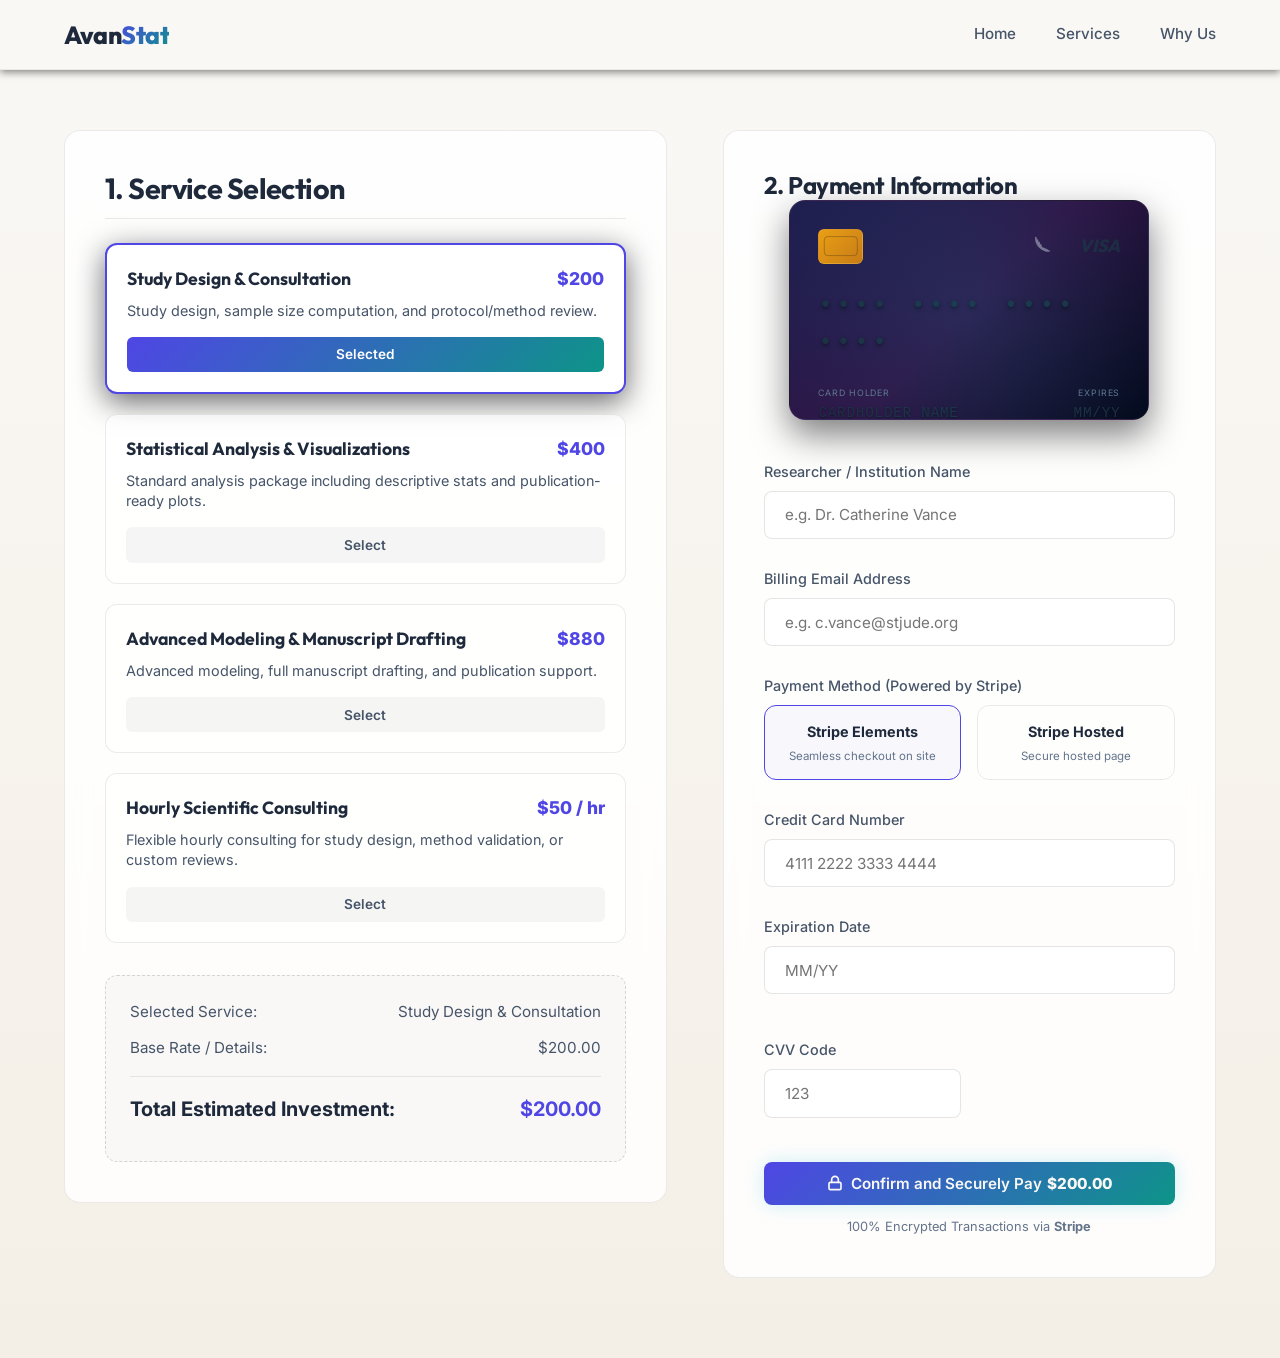
==== payment.html @ 9d04a359 "Add files via upload" ====
<!DOCTYPE html>
<html lang="en">
<head>
    <meta charset="UTF-8">
    <meta name="viewport" content="width=device-width, initial-scale=1.0">
    <meta name="description" content="Securely request statistical consulting services from Avan Stat. Compute package fees using our live biostatistics service calculator.">
    <title>Avan Stat | Client Billing & Checkout Portal</title>
    
    <!-- Stylesheets -->
    <link rel="stylesheet" href="assets/css/style.css">
    <link rel="stylesheet" href="assets/css/payment.css">
</head>
<body>

    <!-- ==========================================
         NAVIGATION HEADER
         ========================================== -->
    <header class="navbar scrolled">
        <div class="container">
            <a href="index.html#home" class="logo">Avan<span class="gradient-text">Stat</span></a>
            
            <nav class="nav-menu">
                <a href="index.html#home" class="nav-link">Home</a>
                <a href="index.html#services" class="nav-link">Services</a>
                <a href="index.html#about" class="nav-link">Why Us</a>
            </nav>
        </div>
    </header>

    <!-- ==========================================
         CHECKOUT PORTAL CONTENT
         ========================================== -->
    <main class="checkout-wrapper" id="checkout-main">
        <div class="container">
            <div class="checkout-grid">
                
                <!-- Left Column: Service Selection & Price Calculator -->
                <section class="calculator-section glass-card">
                    <h2>1. Service Selection</h2>
                    
                    <form id="calculator-form">
                        <!-- Selection List -->
                        <div class="service-selection-list">
                            <!-- Option 1: Study Design & Consultation -->
                            <div class="service-option-card active" data-package="basic-consult" data-price="200">
                                <div class="option-header">
                                    <span class="option-title">Study Design & Consultation</span>
                                    <span class="option-price">$200</span>
                                </div>
                                <p class="option-desc">Study design, sample size computation, and protocol/method review.</p>
                                <button type="button" class="select-option-btn">Selected</button>
                            </div>

                            <!-- Option 2: Statistical Analysis & Visualizations -->
                            <div class="service-option-card" data-package="analysis-viz" data-price="400">
                                <div class="option-header">
                                    <span class="option-title">Statistical Analysis & Visualizations</span>
                                    <span class="option-price">$400</span>
                                </div>
                                <p class="option-desc">Standard analysis package including descriptive stats and publication-ready plots.</p>
                                <button type="button" class="select-option-btn">Select</button>
                            </div>

                            <!-- Option 3: Advanced Modeling & Manuscript Drafting -->
                            <div class="service-option-card" data-package="package" data-price="880">
                                <div class="option-header">
                                    <span class="option-title">Advanced Modeling & Manuscript Drafting</span>
                                    <span class="option-price">$880</span>
                                </div>
                                <p class="option-desc">Advanced modeling, full manuscript drafting, and publication support.</p>
                                <button type="button" class="select-option-btn">Select</button>
                            </div>
                            
                            <!-- Option 4: Hourly Consulting -->
                            <div class="service-option-card" data-package="consulting" data-price="50">
                                <div class="option-header">
                                    <span class="option-title">Hourly Scientific Consulting</span>
                                    <span class="option-price">$50 / hr</span>
                                </div>
                                <p class="option-desc">Flexible hourly consulting for study design, method validation, or custom reviews.</p>
                                <button type="button" class="select-option-btn">Select</button>
                            </div>
                        </div>

                        <!-- Hour slider for last item, hidden by default -->
                        <div class="form-group" id="hourly-scale-group" style="display: none; margin-top: 1.5rem;">
                            <label for="hour-count">Estimated Project Hours: <span id="hours-value" class="gradient-text" style="font-weight: 700;">10</span> Hours</label>
                            <div class="slider-container">
                                <input type="range" id="hour-count" class="range-slider" min="1" max="60" step="1" value="10">
                                <div class="slider-labels">
                                    <span>1 Hour</span>
                                    <span>60 Hours</span>
                                </div>
                            </div>
                        </div>
                    </form>
                    
                    <!-- Dynamic Bill breakdown -->
                    <div class="bill-summary">
                        <div class="bill-line">
                            <span>Selected Service:</span>
                            <span id="bill-base-name">Study Design & Consultation</span>
                        </div>
                        <div class="bill-line">
                            <span>Base Rate / Details:</span>
                            <span id="bill-base">$200.00</span>
                        </div>
                        <div class="bill-total bill-line">
                            <span>Total Estimated Investment:</span>
                            <span id="bill-total-price">$200.00</span>
                        </div>
                    </div>
                </section>
                
                <!-- Right Column: Card Visualization & Payment details -->
                <section class="payment-section glass-card">
                    <h2>2. Payment Information</h2>
                    
                    <!-- 3D Credit Card Element -->
                    <div class="card-container" id="credit-card-preview-container">
                        <div class="credit-card" id="credit-card">
                            
                            <!-- Front Surface -->
                            <div class="card-front">
                                <div class="card-header">
                                    <div class="card-chip"></div>
                                    <!-- Contactless Symbol SVG -->
                                    <svg xmlns="http://www.w3.org/2000/svg" width="20" height="20" viewBox="0 0 24 24" fill="none" stroke="rgba(255,255,255,0.4)" stroke-width="2" stroke-linecap="round" stroke-linejoin="round" style="margin-left: auto; margin-right: 1.5rem;"><path d="M5 8c0 4.42 3.58 8 8 8M3 5c0 6.63 5.37 12 12 12M7 11c0 2.21 1.79 4 4 4M1 2c0 8.84 7.16 16 16 16"/></svg>
                                    <div class="card-logo" id="card-brand-logo">VISA</div>
                                </div>
                                <div class="card-number" id="card-num-display">•••• •••• •••• ••••</div>
                                <div class="card-footer">
                                    <div>
                                        <div class="card-label">Card Holder</div>
                                        <div class="card-holder" id="card-holder-display">Cardholder Name</div>
                                    </div>
                                    <div style="text-align: right;">
                                        <div class="card-label">Expires</div>
                                        <div class="card-expiry" id="card-expiry-display">MM/YY</div>
                                    </div>
                                </div>
                            </div>
                            
                            <!-- Back Surface -->
                            <div class="card-back">
                                <div class="magnetic-stripe"></div>
                                <div class="signature-area">
                                    <div class="sig-label">Authorized Signature</div>
                                    <div class="signature-strip">
                                        <div class="cvv-display" id="card-cvv-display">***</div>
                                    </div>
                                </div>
                                <p class="card-back-disclaimer">This simulated card representation is used for interactive presentation purposes in the Avan Stat web platform mock checkout.</p>
                            </div>
                            
                        </div>
                    </div>
                    
                    <!-- Billing Details Form -->
                    <form id="payment-form">
                        <div class="form-group">
                            <label for="client-name">Researcher / Institution Name</label>
                            <input type="text" id="client-name" class="text-input" placeholder="e.g. Dr. Catherine Vance" required>
                        </div>
                        
                        <div class="form-group">
                            <label for="client-email">Billing Email Address</label>
                            <input type="email" id="client-email" class="text-input" placeholder="e.g. c.vance@stjude.org" required>
                        </div>

                        <!-- Stripe Method Selector -->
                        <div class="form-group">
                            <label>Payment Method (Powered by Stripe)</label>
                            <div class="checkout-method-selector" style="display: flex; gap: 1rem; margin-top: 8px;">
                                <div class="method-option active" id="method-embedded-btn" style="flex: 1; display: flex; flex-direction: column; align-items: center; padding: 0.85rem; border: 1.5px solid var(--accent-primary); border-radius: 12px; cursor: pointer; transition: all 0.3s; background: rgba(79, 70, 229, 0.04);">
                                    <input type="radio" name="checkout-method" id="radio-embedded" value="embedded" checked style="display: none;">
                                    <span style="font-weight: 700; font-size: 0.9rem; color: var(--text-primary);">Stripe Elements</span>
                                    <span style="font-size: 0.72rem; color: var(--text-muted); margin-top: 4px; text-align: center;">Seamless checkout on site</span>
                                </div>
                                <div class="method-option" id="method-hosted-btn" style="flex: 1; display: flex; flex-direction: column; align-items: center; padding: 0.85rem; border: 1.5px solid var(--card-border); border-radius: 12px; cursor: pointer; transition: all 0.3s; background: transparent;">
                                    <input type="radio" name="checkout-method" id="radio-hosted" value="hosted" style="display: none;">
                                    <span style="font-weight: 700; font-size: 0.9rem; color: var(--text-primary);">Stripe Hosted</span>
                                    <span style="font-size: 0.72rem; color: var(--text-muted); margin-top: 4px; text-align: center;">Secure hosted page</span>
                                </div>
                            </div>
                        </div>

                        <!-- Embedded Credit Card Inputs (hidden when Hosted Checkout is selected) -->
                        <div id="embedded-cc-fields">
                            <div class="form-group">
                                <label for="card-num-input">Credit Card Number</label>
                                <input type="text" id="card-num-input" class="text-input" placeholder="4111 2222 3333 4444" maxlength="19" required>
                            </div>
                            
                            <div class="billing-form-grid">
                                <div class="form-group">
                                    <label for="card-expiry-input">Expiration Date</label>
                                    <input type="text" id="card-expiry-input" class="text-input" placeholder="MM/YY" maxlength="5" required>
                                </div>
                                <div class="form-group">
                                    <label for="card-cvv-input">CVV Code</label>
                                    <input type="password" id="card-cvv-input" class="text-input" placeholder="123" maxlength="4" required>
                                </div>
                            </div>
                        </div>

                        <!-- Stripe Hosted Checkout Info (shown when Hosted Checkout is selected) -->
                        <div id="hosted-checkout-info" style="display: none; padding: 1.25rem; background: rgba(79, 70, 229, 0.03); border: 1px dashed var(--accent-primary); border-radius: 12px; margin-bottom: 1.5rem; text-align: center;">
                            <svg xmlns="http://www.w3.org/2000/svg" width="24" height="24" viewBox="0 0 24 24" fill="none" stroke="var(--accent-primary)" stroke-width="2" stroke-linecap="round" stroke-linejoin="round" style="margin-bottom: 8px; display: inline-block;"><path d="M18 13v6a2 2 0 0 1-2 2H5a2 2 0 0 1-2-2V8a2 2 0 0 1 2-2h6"/><polyline points="15 3 21 3 21 9"/><line x1="10" y1="14" x2="21" y2="3"/></svg>
                            <p style="font-size: 0.88rem; font-weight: 600; color: var(--text-primary); margin-bottom: 4px;">Redirect to Stripe Hosted Portal</p>
                            <p style="font-size: 0.8rem; color: var(--text-muted); line-height: 1.4;">When clicking below, you'll be redirected to a secure payment page hosted on stripe.com to finalize your purchase. Supports Google Pay, Apple Pay, and standard credit/debit.</p>
                        </div>
                        
                        <button type="submit" class="btn btn-primary" style="width: 100%; border-radius: 8px; margin-top: 1rem;" id="submit-payment-btn">
                            <!-- SVG Lock icon -->
                            <svg xmlns="http://www.w3.org/2000/svg" width="16" height="16" viewBox="0 0 24 24" fill="none" stroke="currentColor" stroke-width="2.5" stroke-linecap="round" stroke-linejoin="round" style="margin-right: 8px; display: inline-block; vertical-align: middle;"><rect x="3" y="11" width="18" height="11" rx="2" ry="2"/><path d="M7 11V7a5 5 0 0 1 10 0v4"/></svg>
                            <span id="btn-submit-text">Confirm and Securely Pay</span> <span id="btn-price-display" style="margin-left: 5px; font-weight: 800;">$599.00</span>
                        </button>

                        <!-- Stripe Trust Badge -->
                        <div class="stripe-badge-container" style="display: flex; justify-content: center; align-items: center; gap: 8px; margin-top: 12px; font-size: 0.8rem; color: var(--text-muted);">
                            <svg class="check-icon" xmlns="http://www.w3.org/2000/svg" width="14" height="14" viewBox="0 0 24 24" fill="none" stroke="#10b981" stroke-width="3" stroke-linecap="round" stroke-linejoin="round" style="display: inline-block;"><polyline points="20 6 9 17 4 12"/></svg>
                            <span>100% Encrypted Transactions via <strong>Stripe</strong></span>
                        </div>
                    </form>
                </section>
                
            </div>
        </div>
    </main>

    <!-- ==========================================
         SIMULATED SECURE PAYMENT PROCESSING MODAL
         ========================================== -->
    <div class="modal-overlay" id="processing-modal">
        <div class="modal-content">
            <div class="spinner-container" id="spinner-container">
                <div class="spinner"></div>
                <!-- SVG Checkmark -->
                <svg class="check-icon" xmlns="http://www.w3.org/2000/svg" width="48" height="48" viewBox="0 0 24 24" fill="none" stroke="currentColor" stroke-width="3.5" stroke-linecap="round" stroke-linejoin="round"><polyline points="20 6 9 17 4 12"/></svg>
            </div>
            
            <h3 id="modal-heading" style="font-size: 1.5rem; margin-bottom: 0.5rem;">Securing Transaction</h3>
            <p id="modal-subtext" style="color: var(--text-secondary); font-size: 0.95rem; margin-bottom: 2rem;">Connecting with payment gateway...</p>
            
            <div class="processing-status-list">
                <div class="status-step active" id="step-1">
                    <div class="status-dot"></div>
                    <span>Verifying credit credentials...</span>
                </div>
                <div class="status-step" id="step-2">
                    <div class="status-dot"></div>
                    <span>Setting up SSL tunnels...</span>
                </div>
                <div class="status-step" id="step-3">
                    <div class="status-dot"></div>
                    <span>Authorizing transaction...</span>
                </div>
                <div class="status-step" id="step-4">
                    <div class="status-dot"></div>
                    <span>Generating scientific invoice...</span>
                </div>
            </div>
        </div>
    </div>

    <!-- ==========================================
         SUCCESSFUL RECEIPT & INVOICE SECTION (Hidden by default)
         ========================================== -->
    <section class="checkout-wrapper" id="success-section" style="display: none;">
        <div class="container">
            <div class="text-center" style="margin-bottom: 2.5rem;">
                <span class="section-tag" style="color: var(--accent-success);">Payment Accepted</span>
                <h2 class="section-title">Thank You For Your Booking!</h2>
                <p class="section-subtitle">Your transaction has processed successfully. Below is your official project invoice.</p>
            </div>
            
            <!-- printable invoice container -->
            <div class="invoice-box" id="invoice-section">
                <div class="invoice-header">
                    <div class="invoice-brand">
                        <h2>Avan Stat</h2>
                        <p style="margin: 3px 0 0 0; font-size: 0.85rem; color: #64748b;">Biomedical Statistics Practice</p>
                    </div>
                    <div class="invoice-meta">
                        <h3>INVOICE</h3>
                        <p style="margin: 0; color: #475569;">Invoice #: <span id="inv-number" style="font-weight: 700;">AV-2026-8947</span></p>
                        <p style="margin: 3px 0 0 0; color: #475569;">Date: <span id="inv-date">July 17, 2026</span></p>
                    </div>
                </div>
                
                <div class="invoice-details">
                    <div>
                        <h4 style="font-weight: 700; text-transform: uppercase;">Issued By</h4>
                        <p style="font-weight: 600; color: #0f172a;">Avan Stat Consulting</p>
                        <p>Cambridge Science Park</p>
                        <p>Milton Road, CB4 0GD</p>
                        <p>United Kingdom</p>
                        <p style="margin-top: 5px;"><a href="mailto:avan.stat@gmx.co.uk" style="color: #64748b; text-decoration: none; transition: color 0.3s ease;">avan.stat@gmx.co.uk</a></p>
                    </div>
                    <div>
                        <h4 style="font-weight: 700; text-transform: uppercase;">Billed To</h4>
                        <p style="font-weight: 600; color: #0f172a;" id="inv-client-name">Dr. Catherine Vance</p>
                        <p id="inv-client-email">c.vance@stjude.org</p>
                        <p style="margin-top: 15px; color: #475569;">Payment Status: <span style="color: #10b981; font-weight: 700;">PAID IN FULL</span></p>
                    </div>
                </div>
                
                <table class="invoice-table">
                    <thead>
                        <tr>
                            <th>Item Description</th>
                            <th style="text-align: right;">Cost Details</th>
                        </tr>
                    </thead>
                    <tbody id="invoice-items">
                        <!-- Filled dynamically by JS -->
                    </tbody>
                </table>
                
                <div class="invoice-footer">
                    <p>This invoice serves as confirmation that funds have been processed successfully.</p>
                    <p style="margin-top: 4px;">Thank you for your collaboration. Avan Stat will initiate the dataset processing cycle shortly.</p>
                </div>
            </div>
            
            <div class="receipt-actions">
                <button class="btn btn-primary" id="print-invoice-btn">
                    <!-- SVG Print -->
                    <svg xmlns="http://www.w3.org/2000/svg" width="16" height="16" viewBox="0 0 24 24" fill="none" stroke="currentColor" stroke-width="2.5" stroke-linecap="round" stroke-linejoin="round" style="margin-right: 8px;"><polyline points="6 9 6 2 18 2 18 9"/><path d="M6 18H4a2 2 0 0 1-2-2v-5a2 2 0 0 1 2-2h16a2 2 0 0 1 2 2v5a2 2 0 0 1-2 2h-2"/><rect x="6" y="14" width="12" height="8"/></svg>
                    Print or Save as PDF
                </button>
                <a href="index.html#home" class="btn btn-secondary">Return to Home Page</a>
            </div>
        </div>
    </section>

    <!-- Payment JS Logic -->
    <script src="assets/js/payment.js"></script>
</body>
</html>
---- assets/css/style.css ----
/* ==========================================================================
   AVAN STAT - Core Design System & Global Stylesheet
   ========================================================================== */

/* Import Google Fonts */
@import url('https://fonts.googleapis.com/css2?family=Inter:wght@300;400;500;600;700&family=Outfit:wght@400;500;600;700;800&display=swap');

/* CSS Variables */
:root {
    --font-header: 'Outfit', -apple-system, BlinkMacSystemFont, "Segoe UI", Roboto, sans-serif;
    --font-body: 'Inter', -apple-system, BlinkMacSystemFont, "Segoe UI", Roboto, sans-serif;
    
    /* Premium Creamy White Color Scheme */
    --bg-darkest: #FAF8F5;        /* Creamy white main background */
    --bg-darker: #F4EFE6;         /* Slightly darker cream for sections */
    --bg-dark: #EAE3D5;           /* Tan/cream border/hover element background */
    --card-bg: rgba(255, 255, 255, 0.85); /* Pure white cards */
    --card-border: rgba(0, 0, 0, 0.08);
    --card-border-hover: rgba(79, 70, 229, 0.35);
    
    /* Accents & Gradients for Light Theme */
    --accent-primary: #4F46E5;    /* Indigo */
    --accent-secondary: #0D9488;  /* Deep Teal */
    --accent-glow: #7C3AED;       /* Violet */
    --accent-success: #059669;    /* Deep Emerald */
    
    --grad-primary: linear-gradient(135deg, var(--accent-primary) 0%, var(--accent-secondary) 100%);
    --grad-glow: linear-gradient(135deg, var(--accent-primary) 0%, var(--accent-glow) 100%);
    --grad-dark: linear-gradient(180deg, var(--bg-darkest) 0%, var(--bg-darker) 100%);
    
    /* Typography Colors */
    --text-primary: #1E293B;      /* Dark slate */
    --text-secondary: #475569;    /* Medium slate */
    --text-muted: #64748B;        /* Muted grey */
    
    /* Shadows & Transitions */
    --shadow-sm: 0 2px 8px rgba(0, 0, 0, 0.5);
    --shadow-md: 0 8px 30px rgba(0, 0, 0, 0.6);
    --shadow-cyan: 0 0 20px rgba(6, 182, 212, 0.2);
    --shadow-indigo: 0 0 20px rgba(99, 102, 241, 0.25);
    
    --transition-fast: 0.2s cubic-bezier(0.4, 0, 0.2, 1);
    --transition-normal: 0.3s cubic-bezier(0.4, 0, 0.2, 1);
    --transition-slow: 0.5s cubic-bezier(0.4, 0, 0.2, 1);
    
    --max-width: 1200px;
    --header-height: 80px;
}

/* Base resets */
*, *::before, *::after {
    box-sizing: border-box;
    margin: 0;
    padding: 0;
}

html {
    scroll-behavior: smooth;
    font-size: 16px;
    background-color: var(--bg-darkest);
}

body {
    font-family: var(--font-body);
    background: var(--grad-dark);
    color: var(--text-primary);
    line-height: 1.6;
    overflow-x: hidden;
    -webkit-font-smoothing: antialiased;
}

a {
    color: inherit;
    text-decoration: none;
    transition: var(--transition-fast);
}

button, input, select, textarea {
    font-family: inherit;
    background: none;
    border: none;
    color: inherit;
}

button {
    cursor: pointer;
}

ul {
    list-style: none;
}

img {
    max-width: 100%;
    height: auto;
    display: block;
}

/* ==========================================================================
   Typography & Utilities
   ========================================================================== */

h1, h2, h3, h4 {
    font-family: var(--font-header);
    font-weight: 700;
    line-height: 1.2;
    letter-spacing: -0.02em;
}

.gradient-text {
    background: var(--grad-primary);
    -webkit-background-clip: text;
    -webkit-text-fill-color: transparent;
    background-clip: text;
    display: inline-block;
}

.section-tag {
    font-family: var(--font-header);
    font-size: 0.85rem;
    font-weight: 600;
    letter-spacing: 0.1em;
    text-transform: uppercase;
    color: var(--accent-primary);
    margin-bottom: 0.75rem;
    display: block;
}

.section-title {
    font-size: 2.5rem;
    margin-bottom: 1rem;
    font-weight: 800;
}

.section-subtitle {
    color: var(--text-secondary);
    max-width: 600px;
    margin: 0 auto 3rem auto;
    font-size: 1.1rem;
}

.container {
    max-width: var(--max-width);
    margin: 0 auto;
    padding: 0 1.5rem;
    width: 100%;
}

.text-center { text-align: center; }

/* Buttons */
.btn {
    display: inline-flex;
    align-items: center;
    justify-content: center;
    padding: 0.75rem 1.75rem;
    font-weight: 600;
    font-size: 0.95rem;
    border-radius: 9999px;
    transition: var(--transition-normal);
    position: relative;
    overflow: hidden;
    z-index: 1;
}

.btn-primary {
    background: var(--grad-primary);
    color: var(--bg-darkest);
    box-shadow: var(--shadow-cyan);
}

.btn-primary::before {
    content: '';
    position: absolute;
    top: 0;
    left: 0;
    width: 100%;
    height: 100%;
    background: var(--grad-glow);
    z-index: -1;
    opacity: 0;
    transition: var(--transition-normal);
}

.btn-primary:hover {
    box-shadow: 0 0 25px rgba(6, 182, 212, 0.4);
    transform: translateY(-2px);
}

.btn-primary:hover::before {
    opacity: 1;
}

.btn-secondary {
    background: rgba(0, 0, 0, 0.03);
    border: 1px solid rgba(0, 0, 0, 0.08);
    color: var(--text-primary);
}

.btn-secondary:hover {
    background: rgba(0, 0, 0, 0.07);
    border-color: var(--accent-primary);
    transform: translateY(-2px);
}

/* Glassmorphism General Card */
.glass-card {
    background: var(--card-bg);
    backdrop-filter: blur(12px);
    -webkit-backdrop-filter: blur(12px);
    border: 1px solid var(--card-border);
    border-radius: 16px;
    padding: 2.5rem;
    transition: var(--transition-normal);
}

.glass-card:hover {
    border-color: var(--card-border-hover);
    box-shadow: var(--shadow-cyan);
    transform: translateY(-4px);
}

/* ==========================================================================
   Navigation Header
   ========================================================================== */

.navbar {
    position: fixed;
    top: 0;
    left: 0;
    width: 100%;
    height: var(--header-height);
    background: rgba(250, 248, 245, 0.85);
    backdrop-filter: blur(16px);
    -webkit-backdrop-filter: blur(16px);
    border-bottom: 1px solid rgba(0, 0, 0, 0.05);
    z-index: 1000;
    transition: var(--transition-normal);
}

.navbar.scrolled {
    height: 70px;
    background: rgba(250, 248, 245, 0.95);
    box-shadow: var(--shadow-sm);
}

.navbar .container {
    height: 100%;
    display: flex;
    align-items: center;
    justify-content: space-between;
}

.logo {
    display: inline-flex;
    align-items: center;
    font-family: var(--font-header);
    font-weight: 800;
    font-size: 1.55rem;
    letter-spacing: -0.02em;
    color: var(--text-primary);
    transition: transform var(--transition-fast);
}

.logo:hover {
    transform: scale(1.03);
}

.logo-img {
    width: 40px !important;
    height: 40px !important;
    object-fit: contain;
}

.logo-img-user {
    height: 44px !important;
    width: auto !important;
    object-fit: contain;
}

.nav-menu {
    display: flex;
    align-items: center;
    gap: 2.5rem;
}

.nav-link {
    font-size: 0.95rem;
    font-weight: 500;
    color: var(--text-secondary);
    position: relative;
    padding: 0.5rem 0;
}

.nav-link::after {
    content: '';
    position: absolute;
    bottom: 0;
    left: 0;
    width: 0;
    height: 2px;
    background: var(--grad-primary);
    transition: var(--transition-normal);
}

.nav-link:hover {
    color: var(--text-primary);
}

.nav-link:hover::after {
    width: 100%;
}

.nav-burger {
    display: none;
    flex-direction: column;
    gap: 6px;
    width: 30px;
    background: none;
    border: none;
}

.nav-burger span {
    display: block;
    width: 100%;
    height: 2px;
    background-color: var(--text-primary);
    transition: var(--transition-normal);
}

/* ==========================================================================
   Hero Section
   ========================================================================== */

.hero {
    padding: 180px 0 100px 0;
    position: relative;
    overflow: hidden;
}

.hero::after {
    content: '';
    position: absolute;
    top: -10%;
    right: -10%;
    width: 500px;
    height: 500px;
    background: radial-gradient(circle, rgba(6, 182, 212, 0.15) 0%, rgba(99, 102, 241, 0.05) 50%, rgba(0,0,0,0) 100%);
    filter: blur(80px);
    z-index: -1;
}

.hero::before {
    content: '';
    position: absolute;
    bottom: -10%;
    left: -10%;
    width: 400px;
    height: 400px;
    background: radial-gradient(circle, rgba(20, 184, 166, 0.15) 0%, rgba(0,0,0,0) 70%);
    filter: blur(60px);
    z-index: -1;
}

.hero-grid {
    display: grid;
    grid-template-columns: 1.1fr 0.9fr;
    gap: 4rem;
    align-items: center;
}

.hero-content h1 {
    font-size: 3.5rem;
    margin-bottom: 1.5rem;
    font-weight: 800;
}

.hero-content p {
    font-size: 1.15rem;
    color: var(--text-secondary);
    margin-bottom: 2.5rem;
    max-width: 540px;
}

.hero-actions {
    display: flex;
    gap: 1rem;
}

.hero-visual {
    position: relative;
}

.hero-image-wrapper {
    background: var(--card-bg);
    border: 1px solid var(--card-border);
    border-radius: 24px;
    padding: 1rem;
    box-shadow: var(--shadow-md);
    position: relative;
    z-index: 2;
    overflow: hidden;
}

.hero-image-wrapper::after {
    content: '';
    position: absolute;
    inset: 0;
    border-radius: 24px;
    border: 1.5px solid rgba(79, 70, 229, 0.1);
    pointer-events: none;
}

.hero-typography-card {
    background: var(--card-bg);
    border: 1px solid var(--card-border);
    border-radius: 24px;
    padding: 3.5rem 2.5rem;
    box-shadow: var(--shadow-md);
    text-align: center;
    position: relative;
    z-index: 2;
    overflow: hidden;
    display: flex;
    flex-direction: column;
    align-items: center;
    justify-content: center;
    min-height: 320px;
    transition: var(--transition-normal);
    backdrop-filter: blur(12px);
    -webkit-backdrop-filter: blur(12px);
}

.hero-typography-card::after {
    content: '';
    position: absolute;
    inset: 0;
    border-radius: 24px;
    border: 1.5px solid rgba(79, 70, 229, 0.15);
    pointer-events: none;
}

.hero-typography-card:hover {
    border-color: var(--card-border-hover);
    box-shadow: var(--shadow-indigo);
    transform: translateY(-5px);
}

.hero-typo-logo {
    font-family: var(--font-header);
    font-size: 3.8rem;
    font-weight: 800;
    letter-spacing: -0.02em;
    color: var(--text-primary);
    line-height: 1.1;
    margin-bottom: 1rem;
    user-select: none;
}

.hero-typo-divider {
    width: 60px;
    height: 4px;
    background: var(--grad-primary);
    border-radius: 2px;
    margin-bottom: 1.25rem;
}

.hero-typo-tagline {
    font-family: var(--font-header);
    font-size: 1.1rem;
    font-weight: 700;
    letter-spacing: 0.25em;
    color: var(--text-secondary);
    text-transform: uppercase;
}

.hero-glow {
    position: absolute;
    inset: -20px;
    background: linear-gradient(135deg, var(--accent-primary) 0%, var(--accent-glow) 100%);
    filter: blur(40px);
    opacity: 0.25;
    z-index: 0;
    border-radius: 30px;
    transition: var(--transition-normal);
}

.hero-visual:hover .hero-glow {
    opacity: 0.4;
    filter: blur(50px);
}

/* ==========================================================================
   Services Section
   ========================================================================== */

.services {
    padding: 100px 0;
    position: relative;
}

.services-grid {
    display: grid;
    grid-template-columns: repeat(3, 1fr);
    gap: 2rem;
}

.service-card {
    display: flex;
    flex-direction: column;
    height: 100%;
}

.service-icon-box {
    width: 60px;
    height: 60px;
    background: rgba(6, 182, 212, 0.1);
    border: 1px solid rgba(6, 182, 212, 0.2);
    color: var(--accent-primary);
    border-radius: 12px;
    display: flex;
    align-items: center;
    justify-content: center;
    margin-bottom: 1.75rem;
    font-size: 1.5rem;
    transition: var(--transition-normal);
}

.service-card:hover .service-icon-box {
    background: var(--grad-primary);
    color: var(--bg-darkest);
    transform: scale(1.05) rotate(3deg);
}

.service-card h3 {
    font-size: 1.4rem;
    margin-bottom: 1rem;
}

.service-card p {
    color: var(--text-secondary);
    font-size: 0.95rem;
    margin-bottom: 1.5rem;
    flex-grow: 1;
}

.service-features {
    display: flex;
    flex-direction: column;
    gap: 0.5rem;
    border-top: 1px solid rgba(255, 255, 255, 0.05);
    padding-top: 1.25rem;
}

.service-features li {
    display: flex;
    align-items: center;
    gap: 0.5rem;
    font-size: 0.85rem;
    color: var(--text-secondary);
}

.service-features li svg {
    color: var(--accent-primary);
    width: 14px;
    height: 14px;
}

/* ==========================================================================
   Interactive Stats Bar
   ========================================================================== */

.stats {
    padding: 60px 0;
    background: rgba(244, 239, 230, 0.6);
    border-top: 1px solid rgba(0, 0, 0, 0.04);
    border-bottom: 1px solid rgba(0, 0, 0, 0.04);
}

.stats-grid {
    display: grid;
    grid-template-columns: repeat(4, 1fr);
    gap: 2rem;
    text-align: center;
}

.stat-item h3 {
    font-size: 3rem;
    font-weight: 800;
    background: var(--grad-primary);
    -webkit-background-clip: text;
    -webkit-text-fill-color: transparent;
    margin-bottom: 0.25rem;
    font-family: var(--font-header);
}

.stat-item p {
    color: var(--text-secondary);
    font-size: 0.95rem;
    font-weight: 500;
    letter-spacing: 0.02em;
}

/* ==========================================================================
   About & Expertise Section
   ========================================================================== */

.about {
    padding: 100px 0;
}

.about-grid {
    display: grid;
    grid-template-columns: 1fr 1fr;
    gap: 5rem;
    align-items: center;
}

.about-content h2 {
    font-size: 2.5rem;
    margin-bottom: 1.5rem;
}

.about-content p {
    color: var(--text-secondary);
    margin-bottom: 1.5rem;
}

.about-bullets {
    display: grid;
    grid-template-columns: 1fr 1fr;
    gap: 1.5rem;
    margin-top: 2rem;
}

.about-bullet {
    display: flex;
    gap: 0.75rem;
}

.bullet-icon {
    width: 24px;
    height: 24px;
    background: rgba(20, 184, 166, 0.1);
    color: var(--accent-secondary);
    border-radius: 50%;
    display: flex;
    align-items: center;
    justify-content: center;
    flex-shrink: 0;
}

.bullet-text h4 {
    font-size: 1rem;
    margin-bottom: 0.25rem;
}

.bullet-text p {
    font-size: 0.85rem;
    color: var(--text-muted);
    margin: 0;
}

.about-skills {
    display: flex;
    flex-direction: column;
    gap: 1.5rem;
}

.skill-bar-wrapper h4 {
    font-size: 0.95rem;
    margin-bottom: 0.5rem;
    display: flex;
    justify-content: space-between;
}

.skill-bar-wrapper h4 span {
    color: var(--accent-primary);
}

.skill-bar {
    height: 6px;
    background: rgba(255, 255, 255, 0.05);
    border-radius: 9999px;
    overflow: hidden;
}

.skill-progress {
    height: 100%;
    background: var(--grad-primary);
    border-radius: 9999px;
    width: 0; /* Animated via JS */
    transition: width 1.5s cubic-bezier(0.1, 0.8, 0.2, 1);
}



/* ==========================================================================
   Footer Section
   ========================================================================== */

.footer {
    background: var(--bg-darkest);
    border-top: 1px solid rgba(255, 255, 255, 0.05);
    padding: 80px 0 40px 0;
    position: relative;
    z-index: 10;
}

.footer-grid {
    display: grid;
    grid-template-columns: 1.5fr 1fr 1fr;
    gap: 4rem;
    margin-bottom: 40px;
}

.footer-brand p {
    color: var(--text-secondary);
    margin-top: 1.25rem;
    font-size: 0.95rem;
    max-width: 320px;
}

.footer-title {
    font-family: var(--font-header);
    font-size: 1.1rem;
    font-weight: 600;
    margin-bottom: 1.5rem;
    text-transform: uppercase;
    letter-spacing: 0.05em;
    color: var(--text-primary);
}

.footer-links {
    display: flex;
    flex-direction: column;
    gap: 0.75rem;
}

.footer-links a {
    color: var(--text-secondary);
    font-size: 0.95rem;
}

.footer-links a:hover {
    color: var(--accent-primary);
    padding-left: 4px;
}

.footer-contact li {
    display: flex;
    align-items: center;
    gap: 0.75rem;
    color: var(--text-secondary);
    font-size: 0.95rem;
    margin-bottom: 0.75rem;
}

.footer-contact li a {
    color: inherit;
    text-decoration: none;
    transition: color 0.3s ease;
}

.footer-contact li a:hover {
    color: var(--accent-primary);
}

.footer-contact li svg {
    color: var(--accent-primary);
    flex-shrink: 0;
}

.footer-bottom {
    border-top: 1px solid rgba(255, 255, 255, 0.03);
    padding-top: 30px;
    display: flex;
    justify-content: space-between;
    align-items: center;
}

.footer-bottom p {
    font-size: 0.85rem;
    color: var(--text-muted);
}

.footer-socials {
    display: flex;
    gap: 1rem;
}

.social-link {
    width: 36px;
    height: 36px;
    border-radius: 50%;
    background: rgba(255, 255, 255, 0.03);
    border: 1px solid rgba(255, 255, 255, 0.05);
    display: flex;
    align-items: center;
    justify-content: center;
    color: var(--text-secondary);
    transition: var(--transition-normal);
}

.social-link:hover {
    background: rgba(6, 182, 212, 0.1);
    border-color: var(--accent-primary);
    color: var(--accent-primary);
    transform: translateY(-2px);
}

/* ==========================================================================
   Responsive Breakpoints
   ========================================================================== */

@media (max-width: 1024px) {
    .hero-content h1 {
        font-size: 3rem;
    }
    
    .services-grid {
        grid-template-columns: repeat(2, 1fr);
    }
    
    .about-grid {
        gap: 3rem;
    }
}

@media (max-width: 768px) {
    :root {
        --header-height: 70px;
    }
    
    .section-title {
        font-size: 2rem;
    }
    
    /* Navigation burger menu */
    .nav-burger {
        display: flex;
        z-index: 1001;
    }
    
    .nav-menu {
        position: fixed;
        top: 0;
        right: -100%;
        width: 80%;
        height: 100vh;
        background: var(--bg-darker);
        border-left: 1px solid rgba(255, 255, 255, 0.05);
        flex-direction: column;
        justify-content: center;
        gap: 3rem;
        transition: var(--transition-normal);
        z-index: 1000;
    }
    
    .nav-menu.active {
        right: 0;
    }
    
    .nav-burger.active span:nth-child(1) {
        transform: rotate(45deg) translate(6px, 6px);
    }
    
    .nav-burger.active span:nth-child(2) {
        opacity: 0;
    }
    
    .nav-burger.active span:nth-child(3) {
        transform: rotate(-45deg) translate(5px, -5px);
    }
    
    /* Hero layout */
    .hero {
        padding: 130px 0 60px 0;
    }
    
    .hero-grid {
        grid-template-columns: 1fr;
        gap: 3rem;
        text-align: center;
    }
    
    .hero-content p {
        margin: 0 auto 2.5rem auto;
    }
    
    .hero-actions {
        justify-content: center;
    }
    
    /* Grid sections */
    .services-grid {
        grid-template-columns: 1fr;
    }
    
    .stats-grid {
        grid-template-columns: repeat(2, 1fr);
        gap: 1.5rem;
    }
    
    .about-grid {
        grid-template-columns: 1fr;
        gap: 4rem;
    }
    
    .about-visual {
        order: 2;
    }
    
    .footer-grid {
        grid-template-columns: 1fr;
        gap: 2.5rem;
    }
    
    .footer-bottom {
        flex-direction: column;
        gap: 1.5rem;
        text-align: center;
    }
}

@media (max-width: 480px) {
    .hero-content h1 {
        font-size: 2.25rem;
    }
    
    .hero-actions {
        flex-direction: column;
        width: 100%;
    }
    
    .hero-actions .btn {
        width: 100%;
    }
    
    .stats-grid {
        grid-template-columns: 1fr;
    }
    
    .about-bullets {
        grid-template-columns: 1fr;
    }
}
---- assets/css/payment.css ----
/* ==========================================================================
   AVAN STAT - Payment Portal & Credit Card CSS
   ========================================================================== */

/* Split Grid for Checkout Portal */
.checkout-wrapper {
    padding: 130px 0 80px 0;
    min-height: calc(100vh - 120px);
}

.checkout-grid {
    display: grid;
    grid-template-columns: 1.1fr 0.9fr;
    gap: 3.5rem;
    align-items: start;
}

/* Service Calculator Styling */
.calculator-section h2 {
    font-size: 1.8rem;
    margin-bottom: 1.5rem;
    border-bottom: 1px solid rgba(0, 0, 0, 0.08);
    padding-bottom: 0.75rem;
}

.form-group {
    margin-bottom: 1.75rem;
}

.form-group label {
    display: block;
    font-size: 0.9rem;
    font-weight: 500;
    color: var(--text-secondary);
    margin-bottom: 0.5rem;
}

.select-input, .text-input {
    width: 100%;
    padding: 0.85rem 1.25rem;
    background: rgba(255, 255, 255, 0.85);
    border: 1px solid rgba(0, 0, 0, 0.1);
    border-radius: 8px;
    color: var(--text-primary);
    font-size: 0.95rem;
    transition: var(--transition-fast);
    outline: none;
}

.select-input:focus, .text-input:focus {
    border-color: var(--accent-primary);
    box-shadow: 0 0 0 3px rgba(79, 70, 229, 0.15);
    background: #FFFFFF;
}

.select-input option {
    background-color: var(--bg-darkest);
    color: var(--text-primary);
}

/* Custom Styled Range Slider */
.slider-container {
    margin-top: 0.75rem;
}

.slider-labels {
    display: flex;
    justify-content: space-between;
    font-size: 0.8rem;
    color: var(--text-muted);
    margin-top: 0.5rem;
}

.range-slider {
    -webkit-appearance: none;
    appearance: none;
    width: 100%;
    height: 6px;
    border-radius: 9999px;
    background: rgba(0, 0, 0, 0.06);
    outline: none;
}

.range-slider::-webkit-slider-thumb {
    -webkit-appearance: none;
    appearance: none;
    width: 20px;
    height: 20px;
    border-radius: 50%;
    background: var(--accent-primary);
    cursor: pointer;
    box-shadow: var(--shadow-indigo);
    transition: var(--transition-fast);
}

.range-slider::-webkit-slider-thumb:hover {
    transform: scale(1.2);
    background: var(--accent-secondary);
}

/* Selectable Service Cards */
.service-selection-list {
    display: flex;
    flex-direction: column;
    gap: 1.25rem;
    margin-bottom: 2rem;
}

.service-option-card {
    background: rgba(255, 255, 255, 0.6);
    border: 1px solid rgba(0, 0, 0, 0.08);
    border-radius: 12px;
    padding: 1.25rem;
    cursor: pointer;
    transition: var(--transition-normal);
    position: relative;
    user-select: none;
}

.service-option-card:hover {
    border-color: var(--accent-primary);
    background: rgba(255, 255, 255, 0.95);
    transform: translateY(-2px);
    box-shadow: var(--shadow-sm);
}

.service-option-card.active {
    border-color: var(--accent-primary);
    border-width: 2px;
    background: #FFFFFF;
    box-shadow: var(--shadow-md);
}

.option-header {
    display: flex;
    justify-content: space-between;
    align-items: center;
    margin-bottom: 0.5rem;
}

.option-title {
    font-size: 1.1rem;
    font-weight: 700;
    color: var(--text-primary);
    font-family: var(--font-header);
}

.option-price {
    font-size: 1.1rem;
    font-weight: 800;
    color: var(--accent-primary);
}

.option-desc {
    font-size: 0.9rem;
    color: var(--text-secondary);
    margin-bottom: 1rem;
    line-height: 1.4;
}

.select-option-btn {
    width: 100%;
    padding: 0.6rem 1rem;
    border-radius: 6px;
    font-size: 0.85rem;
    font-weight: 600;
    background: rgba(0, 0, 0, 0.04);
    color: var(--text-secondary);
    text-align: center;
    transition: var(--transition-fast);
}

.service-option-card.active .select-option-btn {
    background: var(--grad-primary);
    color: #FFFFFF;
}

.service-option-card:hover:not(.active) .select-option-btn {
    background: rgba(79, 70, 229, 0.1);
    color: var(--accent-primary);
}

/* Invoice Bill Summary Box */
.bill-summary {
    background: rgba(0, 0, 0, 0.02);
    border: 1px dashed rgba(0, 0, 0, 0.15);
    border-radius: 12px;
    padding: 1.5rem;
    margin-top: 2rem;
}

.bill-line {
    display: flex;
    justify-content: space-between;
    margin-bottom: 0.75rem;
    font-size: 0.95rem;
    color: var(--text-secondary);
}

.bill-total {
    border-top: 1px solid rgba(0, 0, 0, 0.08);
    padding-top: 1rem;
    margin-top: 1rem;
    font-size: 1.25rem;
    font-weight: 700;
    color: var(--text-primary);
}

.bill-total span:last-child {
    color: var(--accent-primary);
}

/* ==========================================================================
   3D Interactive Credit Card
   ========================================================================== */

.payment-section {
    position: sticky;
    top: 110px;
}

.card-container {
    width: 100%;
    max-width: 360px;
    height: 220px;
    perspective: 1000px;
    margin: 0 auto 2.5rem auto;
}

.credit-card {
    width: 100%;
    height: 100%;
    position: relative;
    transform-style: preserve-3d;
    transition: transform 0.6s cubic-bezier(0.4, 0, 0.2, 1);
    box-shadow: 0 15px 35px rgba(0,0,0,0.5);
    border-radius: 16px;
    cursor: pointer;
}

.credit-card.flipped {
    transform: rotateY(180deg);
}

.card-front, .card-back {
    position: absolute;
    width: 100%;
    height: 100%;
    backface-visibility: hidden;
    -webkit-backface-visibility: hidden;
    border-radius: 16px;
    padding: 1.75rem;
    display: flex;
    flex-direction: column;
    justify-content: space-between;
    border: 1px solid rgba(255, 255, 255, 0.08);
    overflow: hidden;
}

/* Premium Card Material Gradient */
.card-front {
    background: linear-gradient(135deg, #1e1b4b 0%, #311042 50%, #020617 100%);
    z-index: 2;
    transform: rotateY(0deg);
}

.card-front::after {
    content: '';
    position: absolute;
    top: -50%;
    left: -50%;
    width: 200%;
    height: 200%;
    background: radial-gradient(circle, rgba(6, 182, 212, 0.15) 0%, transparent 60%);
    pointer-events: none;
}

.card-back {
    background: linear-gradient(135deg, #020617 0%, #1e1b4b 100%);
    transform: rotateY(180deg);
    padding: 1.75rem 0; /* Stripe spans full width */
}

/* Card Visual Components */
.card-header {
    display: flex;
    justify-content: space-between;
    align-items: center;
}

.card-chip {
    width: 45px;
    height: 35px;
    background: linear-gradient(135deg, #f59e0b 0%, #d97706 100%);
    border-radius: 6px;
    position: relative;
    border: 1px solid rgba(255,255,255,0.1);
}

.card-chip::after {
    content: '';
    position: absolute;
    top: 50%;
    left: 50%;
    transform: translate(-50%, -50%);
    width: 80%;
    height: 60%;
    border: 1px solid rgba(0,0,0,0.25);
    border-radius: 4px;
}

.card-logo {
    font-family: var(--font-header);
    font-weight: 800;
    font-size: 1.1rem;
    font-style: italic;
    opacity: 0.85;
}

.card-logo svg {
    height: 28px;
    width: auto;
}

.card-number {
    font-family: monospace;
    font-size: 1.45rem;
    letter-spacing: 0.18em;
    color: var(--text-primary);
    word-spacing: 0.1em;
    margin: 1.5rem 0;
    text-shadow: 0 2px 4px rgba(0,0,0,0.6);
}

.card-footer {
    display: flex;
    justify-content: space-between;
    font-size: 0.75rem;
}

.card-label {
    text-transform: uppercase;
    font-size: 0.55rem;
    letter-spacing: 0.1em;
    color: var(--text-muted);
    margin-bottom: 2px;
}

.card-holder, .card-expiry {
    font-family: monospace;
    font-size: 0.9rem;
    letter-spacing: 0.05em;
    text-shadow: 0 1px 2px rgba(0,0,0,0.5);
    text-transform: uppercase;
}

/* Card Back Visuals */
.magnetic-stripe {
    width: 100%;
    height: 40px;
    background-color: #000000;
    margin-top: 10px;
}

.signature-area {
    padding: 0 1.75rem;
    margin-top: 20px;
}

.sig-label {
    font-size: 0.55rem;
    color: var(--text-muted);
    text-transform: uppercase;
    margin-bottom: 4px;
}

.signature-strip {
    background-color: rgba(255, 255, 255, 0.9);
    height: 35px;
    border-radius: 4px;
    display: flex;
    align-items: center;
    justify-content: flex-end;
    padding-right: 15px;
}

.cvv-display {
    font-family: monospace;
    font-size: 1rem;
    font-weight: 700;
    color: #000000;
    font-style: italic;
    letter-spacing: 0.1em;
}

.card-back-disclaimer {
    padding: 0 1.75rem;
    font-size: 0.5rem;
    color: var(--text-muted);
    text-align: center;
    margin-top: auto;
    line-height: 1.4;
}

/* Billing Form Grid */
.billing-form-grid {
    display: grid;
    grid-template-columns: repeat(2, 1fr);
    gap: 1rem;
}

.billing-form-grid .form-group:first-child {
    grid-column: span 2;
}

/* ==========================================================================
   Payment Processor Simulator Modal
   ========================================================================== */

.modal-overlay {
    position: fixed;
    inset: 0;
    background: rgba(11, 15, 25, 0.85);
    backdrop-filter: blur(16px);
    -webkit-backdrop-filter: blur(16px);
    z-index: 2000;
    display: flex;
    align-items: center;
    justify-content: center;
    opacity: 0;
    pointer-events: none;
    transition: opacity var(--transition-normal);
}

.modal-overlay.active {
    opacity: 1;
    pointer-events: auto;
}

.modal-content {
    background: var(--bg-darker);
    border: 1px solid rgba(255, 255, 255, 0.08);
    border-radius: 20px;
    width: 90%;
    max-width: 460px;
    padding: 3rem;
    text-align: center;
    box-shadow: var(--shadow-md);
    transform: scale(0.95);
    transition: transform var(--transition-normal);
}

.modal-overlay.active .modal-content {
    transform: scale(1);
}

/* Spinner and checkmarks */
.spinner-container {
    width: 80px;
    height: 80px;
    margin: 0 auto 2rem auto;
    position: relative;
}

.spinner {
    box-sizing: border-box;
    width: 100%;
    height: 100%;
    border-radius: 50%;
    border: 3px solid rgba(6, 182, 212, 0.1);
    border-top-color: var(--accent-primary);
    animation: spin 1s linear infinite;
}

.spinner-container.success .spinner {
    border-color: var(--accent-success);
    animation: none;
}

.check-icon {
    position: absolute;
    top: 50%;
    left: 50%;
    transform: translate(-50%, -50%) scale(0);
    color: var(--accent-success);
    transition: transform 0.4s cubic-bezier(0.175, 0.885, 0.32, 1.275);
}

.spinner-container.success .check-icon {
    transform: translate(-50%, -50%) scale(1);
}

.processing-status-list {
    text-align: left;
    max-width: 280px;
    margin: 1.5rem auto;
    display: flex;
    flex-direction: column;
    gap: 0.75rem;
}

.status-step {
    display: flex;
    align-items: center;
    gap: 0.75rem;
    font-size: 0.9rem;
    color: var(--text-muted);
}

.status-step.active {
    color: var(--text-primary);
    font-weight: 500;
}

.status-step.complete {
    color: var(--accent-success);
}

.status-dot {
    width: 6px;
    height: 6px;
    border-radius: 50%;
    background-color: var(--text-muted);
    transition: background-color var(--transition-fast);
}

.status-step.active .status-dot {
    background-color: var(--accent-primary);
    box-shadow: 0 0 8px var(--accent-primary);
}

.status-step.complete .status-dot {
    background-color: var(--accent-success);
}

/* ==========================================================================
   Receipt & Invoice Download Section
   ========================================================================== */

.invoice-box {
    display: block;
    background: #ffffff;
    color: #1e293b;
    padding: 3rem;
    border-radius: 8px;
    box-shadow: 0 10px 25px rgba(0,0,0,0.08);
    max-width: 700px;
    margin: 0 auto;
    font-family: sans-serif;
    border: 1px solid #e2e8f0;
}

.invoice-header {
    display: flex;
    justify-content: space-between;
    border-bottom: 2px solid #e2e8f0;
    padding-bottom: 1.5rem;
    margin-bottom: 2rem;
}

.invoice-brand h2 {
    font-weight: 800;
    color: #0b0f19;
    font-size: 1.5rem;
}

.invoice-meta {
    text-align: right;
    font-size: 0.9rem;
}

.invoice-meta h3 {
    margin-bottom: 5px;
    color: #475569;
}

.invoice-details {
    display: grid;
    grid-template-columns: 1fr 1fr;
    gap: 2rem;
    margin-bottom: 2.5rem;
    font-size: 0.9rem;
}

.invoice-details h4 {
    margin-bottom: 6px;
    color: #475569;
}

.invoice-details p {
    margin: 0;
    line-height: 1.4;
}

.invoice-table {
    width: 100%;
    border-collapse: collapse;
    margin-bottom: 2.5rem;
    font-size: 0.9rem;
}

.invoice-table th, .invoice-table td {
    padding: 10px 12px;
    text-align: left;
}

.invoice-table th {
    background: #f1f5f9;
    color: #475569;
    border-bottom: 1px solid #cbd5e1;
}

.invoice-table td {
    border-bottom: 1px solid #e2e8f0;
}

.invoice-table tr.total-row td {
    font-weight: 700;
    border-bottom: none;
    font-size: 1.1rem;
    padding-top: 1.5rem;
}

.invoice-footer {
    border-top: 1px solid #e2e8f0;
    padding-top: 1.5rem;
    text-align: center;
    font-size: 0.8rem;
    color: #64748b;
    line-height: 1.4;
}

.receipt-actions {
    display: flex;
    gap: 1rem;
    justify-content: center;
    margin-top: 2rem;
}

/* Invoice Print Layout overrides */
@media print {
    body * {
        visibility: hidden;
    }
    #invoice-section, #invoice-section * {
        visibility: visible;
    }
    #invoice-section {
        position: absolute;
        left: 0;
        top: 0;
        width: 100%;
        box-shadow: none;
        padding: 0;
    }
}

/* ==========================================================================
   Payment Page Responsive Breakpoints
   ========================================================================== */

@media (max-width: 900px) {
    .checkout-grid {
        grid-template-columns: 1fr;
        gap: 4rem;
    }
    
    .payment-section {
        position: static;
    }
}

@media (max-width: 480px) {
    .card-container {
        height: 190px;
    }
    
    .card-number {
        font-size: 1.2rem;
        margin: 1rem 0;
    }
    
    .invoice-box {
        padding: 1.5rem;
    }
}

/* Animations */
@keyframes spin {
    to { transform: rotate(360deg); }
}

/* Method Selector Styles */
.method-option {
    transition: all var(--transition-fast) !important;
}
.method-option:hover {
    border-color: rgba(79, 70, 229, 0.4) !important;
    transform: translateY(-2px);
    box-shadow: 0 4px 12px rgba(79, 70, 229, 0.05);
}
.method-option.active:hover {
    border-color: var(--accent-primary) !important;
}
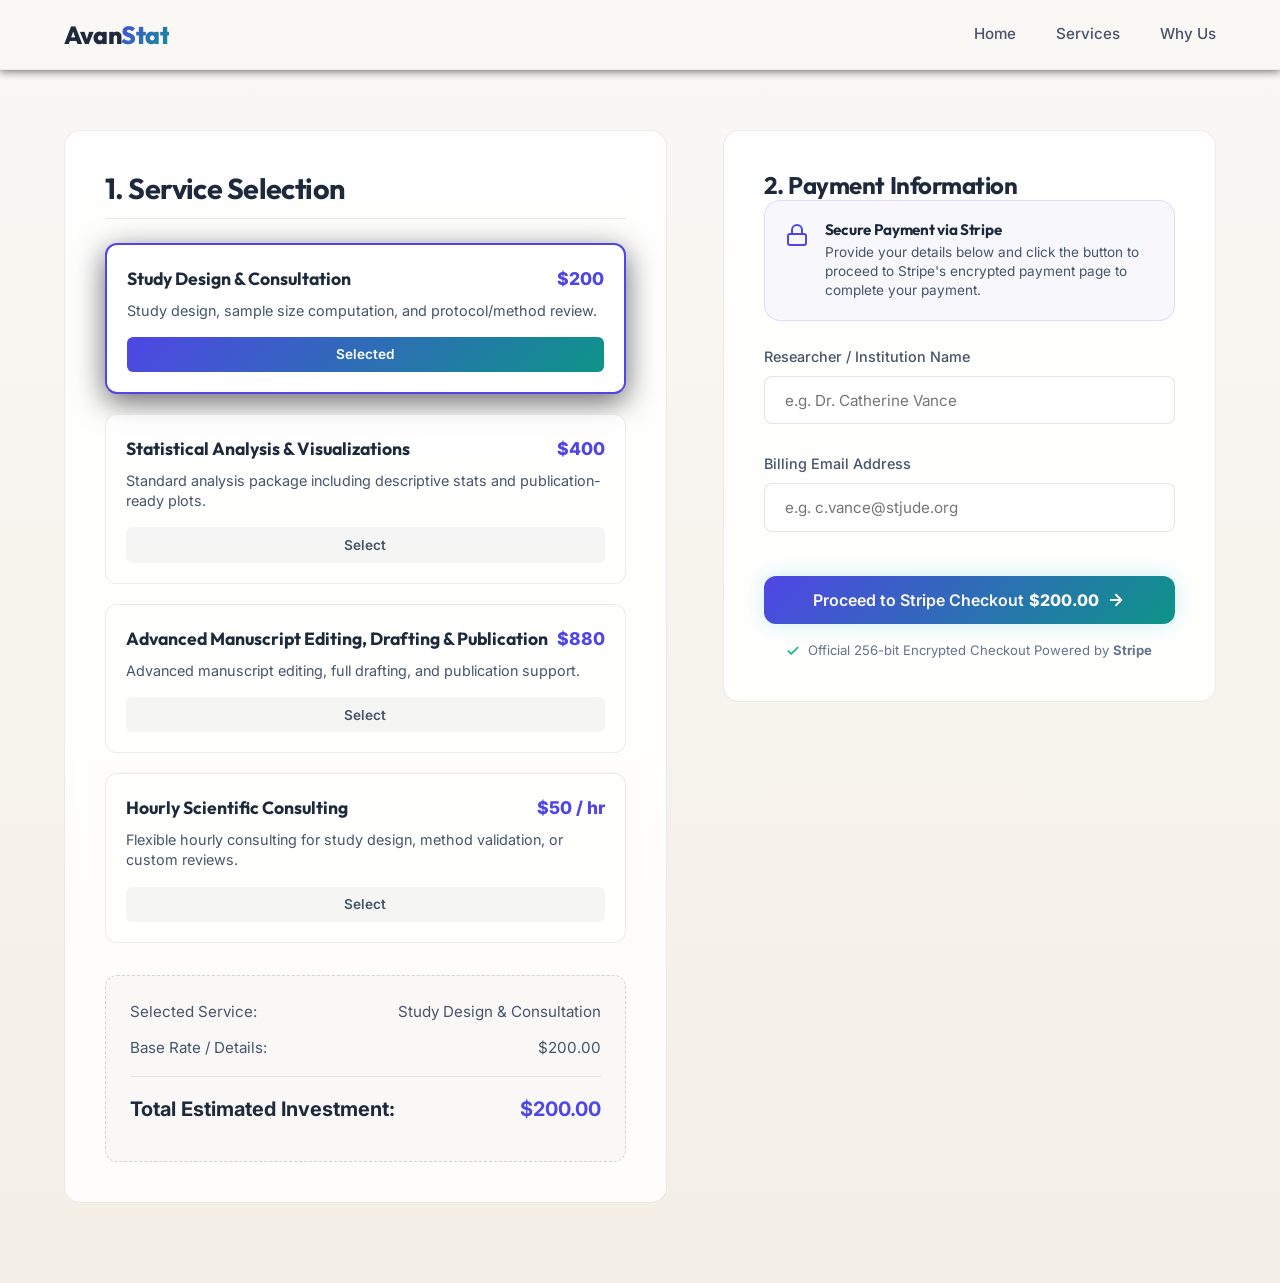
==== commit f6c5164b: "Add files via upload" ====
--- a/payment.html
+++ b/payment.html
@@ -61,13 +61,13 @@
                                 <button type="button" class="select-option-btn">Select</button>
                             </div>
 
-                            <!-- Option 3: Advanced Modeling & Manuscript Drafting -->
+                            <!-- Option 3: Advanced Manuscript Editing, Drafting & Publication -->
                             <div class="service-option-card" data-package="package" data-price="880">
                                 <div class="option-header">
-                                    <span class="option-title">Advanced Modeling & Manuscript Drafting</span>
+                                    <span class="option-title">Advanced Manuscript Editing, Drafting & Publication</span>
                                     <span class="option-price">$880</span>
                                 </div>
-                                <p class="option-desc">Advanced modeling, full manuscript drafting, and publication support.</p>
+                                <p class="option-desc">Advanced manuscript editing, full drafting, and publication support.</p>
                                 <button type="button" class="select-option-btn">Select</button>
                             </div>
                             
@@ -116,43 +116,12 @@
                 <section class="payment-section glass-card">
                     <h2>2. Payment Information</h2>
                     
-                    <!-- 3D Credit Card Element -->
-                    <div class="card-container" id="credit-card-preview-container">
-                        <div class="credit-card" id="credit-card">
-                            
-                            <!-- Front Surface -->
-                            <div class="card-front">
-                                <div class="card-header">
-                                    <div class="card-chip"></div>
-                                    <!-- Contactless Symbol SVG -->
-                                    <svg xmlns="http://www.w3.org/2000/svg" width="20" height="20" viewBox="0 0 24 24" fill="none" stroke="rgba(255,255,255,0.4)" stroke-width="2" stroke-linecap="round" stroke-linejoin="round" style="margin-left: auto; margin-right: 1.5rem;"><path d="M5 8c0 4.42 3.58 8 8 8M3 5c0 6.63 5.37 12 12 12M7 11c0 2.21 1.79 4 4 4M1 2c0 8.84 7.16 16 16 16"/></svg>
-                                    <div class="card-logo" id="card-brand-logo">VISA</div>
-                                </div>
-                                <div class="card-number" id="card-num-display">•••• •••• •••• ••••</div>
-                                <div class="card-footer">
-                                    <div>
-                                        <div class="card-label">Card Holder</div>
-                                        <div class="card-holder" id="card-holder-display">Cardholder Name</div>
-                                    </div>
-                                    <div style="text-align: right;">
-                                        <div class="card-label">Expires</div>
-                                        <div class="card-expiry" id="card-expiry-display">MM/YY</div>
-                                    </div>
-                                </div>
-                            </div>
-                            
-                            <!-- Back Surface -->
-                            <div class="card-back">
-                                <div class="magnetic-stripe"></div>
-                                <div class="signature-area">
-                                    <div class="sig-label">Authorized Signature</div>
-                                    <div class="signature-strip">
-                                        <div class="cvv-display" id="card-cvv-display">***</div>
-                                    </div>
-                                </div>
-                                <p class="card-back-disclaimer">This simulated card representation is used for interactive presentation purposes in the Avan Stat web platform mock checkout.</p>
-                            </div>
-                            
+                    <!-- Secure Direct Checkout Notice -->
+                    <div style="padding: 1.25rem; background: rgba(79, 70, 229, 0.04); border: 1px solid rgba(79, 70, 229, 0.15); border-radius: 16px; margin-bottom: 1.5rem; display: flex; gap: 1rem; align-items: flex-start;">
+                        <svg xmlns="http://www.w3.org/2000/svg" width="24" height="24" viewBox="0 0 24 24" fill="none" stroke="var(--accent-primary)" stroke-width="2" stroke-linecap="round" stroke-linejoin="round" style="flex-shrink: 0; margin-top: 2px;"><rect x="3" y="11" width="18" height="11" rx="2" ry="2"/><path d="M7 11V7a5 5 0 0 1 10 0v4"/></svg>
+                        <div>
+                            <h4 style="font-size: 0.95rem; font-weight: 700; color: var(--text-primary); margin-bottom: 4px;">Secure Payment via Stripe</h4>
+                            <p style="font-size: 0.85rem; color: var(--text-secondary); line-height: 1.4; margin: 0;">Provide your details below and click the button to proceed to Stripe's encrypted payment page to complete your payment.</p>
                         </div>
                     </div>
                     
@@ -168,59 +137,16 @@
                             <input type="email" id="client-email" class="text-input" placeholder="e.g. c.vance@stjude.org" required>
                         </div>
 
-                        <!-- Stripe Method Selector -->
-                        <div class="form-group">
-                            <label>Payment Method (Powered by Stripe)</label>
-                            <div class="checkout-method-selector" style="display: flex; gap: 1rem; margin-top: 8px;">
-                                <div class="method-option active" id="method-embedded-btn" style="flex: 1; display: flex; flex-direction: column; align-items: center; padding: 0.85rem; border: 1.5px solid var(--accent-primary); border-radius: 12px; cursor: pointer; transition: all 0.3s; background: rgba(79, 70, 229, 0.04);">
-                                    <input type="radio" name="checkout-method" id="radio-embedded" value="embedded" checked style="display: none;">
-                                    <span style="font-weight: 700; font-size: 0.9rem; color: var(--text-primary);">Stripe Elements</span>
-                                    <span style="font-size: 0.72rem; color: var(--text-muted); margin-top: 4px; text-align: center;">Seamless checkout on site</span>
-                                </div>
-                                <div class="method-option" id="method-hosted-btn" style="flex: 1; display: flex; flex-direction: column; align-items: center; padding: 0.85rem; border: 1.5px solid var(--card-border); border-radius: 12px; cursor: pointer; transition: all 0.3s; background: transparent;">
-                                    <input type="radio" name="checkout-method" id="radio-hosted" value="hosted" style="display: none;">
-                                    <span style="font-weight: 700; font-size: 0.9rem; color: var(--text-primary);">Stripe Hosted</span>
-                                    <span style="font-size: 0.72rem; color: var(--text-muted); margin-top: 4px; text-align: center;">Secure hosted page</span>
-                                </div>
-                            </div>
-                        </div>
-
-                        <!-- Embedded Credit Card Inputs (hidden when Hosted Checkout is selected) -->
-                        <div id="embedded-cc-fields">
-                            <div class="form-group">
-                                <label for="card-num-input">Credit Card Number</label>
-                                <input type="text" id="card-num-input" class="text-input" placeholder="4111 2222 3333 4444" maxlength="19" required>
-                            </div>
-                            
-                            <div class="billing-form-grid">
-                                <div class="form-group">
-                                    <label for="card-expiry-input">Expiration Date</label>
-                                    <input type="text" id="card-expiry-input" class="text-input" placeholder="MM/YY" maxlength="5" required>
-                                </div>
-                                <div class="form-group">
-                                    <label for="card-cvv-input">CVV Code</label>
-                                    <input type="password" id="card-cvv-input" class="text-input" placeholder="123" maxlength="4" required>
-                                </div>
-                            </div>
-                        </div>
-
-                        <!-- Stripe Hosted Checkout Info (shown when Hosted Checkout is selected) -->
-                        <div id="hosted-checkout-info" style="display: none; padding: 1.25rem; background: rgba(79, 70, 229, 0.03); border: 1px dashed var(--accent-primary); border-radius: 12px; margin-bottom: 1.5rem; text-align: center;">
-                            <svg xmlns="http://www.w3.org/2000/svg" width="24" height="24" viewBox="0 0 24 24" fill="none" stroke="var(--accent-primary)" stroke-width="2" stroke-linecap="round" stroke-linejoin="round" style="margin-bottom: 8px; display: inline-block;"><path d="M18 13v6a2 2 0 0 1-2 2H5a2 2 0 0 1-2-2V8a2 2 0 0 1 2-2h6"/><polyline points="15 3 21 3 21 9"/><line x1="10" y1="14" x2="21" y2="3"/></svg>
-                            <p style="font-size: 0.88rem; font-weight: 600; color: var(--text-primary); margin-bottom: 4px;">Redirect to Stripe Hosted Portal</p>
-                            <p style="font-size: 0.8rem; color: var(--text-muted); line-height: 1.4;">When clicking below, you'll be redirected to a secure payment page hosted on stripe.com to finalize your purchase. Supports Google Pay, Apple Pay, and standard credit/debit.</p>
-                        </div>
-                        
-                        <button type="submit" class="btn btn-primary" style="width: 100%; border-radius: 8px; margin-top: 1rem;" id="submit-payment-btn">
-                            <!-- SVG Lock icon -->
-                            <svg xmlns="http://www.w3.org/2000/svg" width="16" height="16" viewBox="0 0 24 24" fill="none" stroke="currentColor" stroke-width="2.5" stroke-linecap="round" stroke-linejoin="round" style="margin-right: 8px; display: inline-block; vertical-align: middle;"><rect x="3" y="11" width="18" height="11" rx="2" ry="2"/><path d="M7 11V7a5 5 0 0 1 10 0v4"/></svg>
-                            <span id="btn-submit-text">Confirm and Securely Pay</span> <span id="btn-price-display" style="margin-left: 5px; font-weight: 800;">$599.00</span>
+                        <button type="submit" class="btn btn-primary" style="width: 100%; border-radius: 12px; margin-top: 1rem; padding: 0.9rem; font-size: 1rem;" id="submit-payment-btn">
+                            <span>Proceed to Stripe Checkout</span>
+                            <span id="btn-price-display" style="margin-left: 5px; font-weight: 800;">$200.00</span>
+                            <svg xmlns="http://www.w3.org/2000/svg" width="18" height="18" viewBox="0 0 24 24" fill="none" stroke="currentColor" stroke-width="2.5" stroke-linecap="round" stroke-linejoin="round" style="margin-left: 8px; display: inline-block; vertical-align: middle;"><line x1="5" y1="12" x2="19" y2="12"/><polyline points="12 5 19 12 12 19"/></svg>
                         </button>
 
                         <!-- Stripe Trust Badge -->
-                        <div class="stripe-badge-container" style="display: flex; justify-content: center; align-items: center; gap: 8px; margin-top: 12px; font-size: 0.8rem; color: var(--text-muted);">
-                            <svg class="check-icon" xmlns="http://www.w3.org/2000/svg" width="14" height="14" viewBox="0 0 24 24" fill="none" stroke="#10b981" stroke-width="3" stroke-linecap="round" stroke-linejoin="round" style="display: inline-block;"><polyline points="20 6 9 17 4 12"/></svg>
-                            <span>100% Encrypted Transactions via <strong>Stripe</strong></span>
+                        <div class="stripe-badge-container" style="display: flex; justify-content: center; align-items: center; gap: 8px; margin-top: 16px; font-size: 0.82rem; color: var(--text-muted);">
+                            <svg xmlns="http://www.w3.org/2000/svg" width="14" height="14" viewBox="0 0 24 24" fill="none" stroke="#10b981" stroke-width="3" stroke-linecap="round" stroke-linejoin="round" style="display: inline-block;"><polyline points="20 6 9 17 4 12"/></svg>
+                            <span>Official 256-bit Encrypted Checkout Powered by <strong>Stripe</strong></span>
                         </div>
                     </form>
                 </section>
--- a/assets/css/style.css
+++ b/assets/css/style.css
@@ -579,7 +579,7 @@
 
 .stats-grid {
     display: grid;
-    grid-template-columns: repeat(4, 1fr);
+    grid-template-columns: repeat(3, 1fr);
     gap: 2rem;
     text-align: center;
 }
